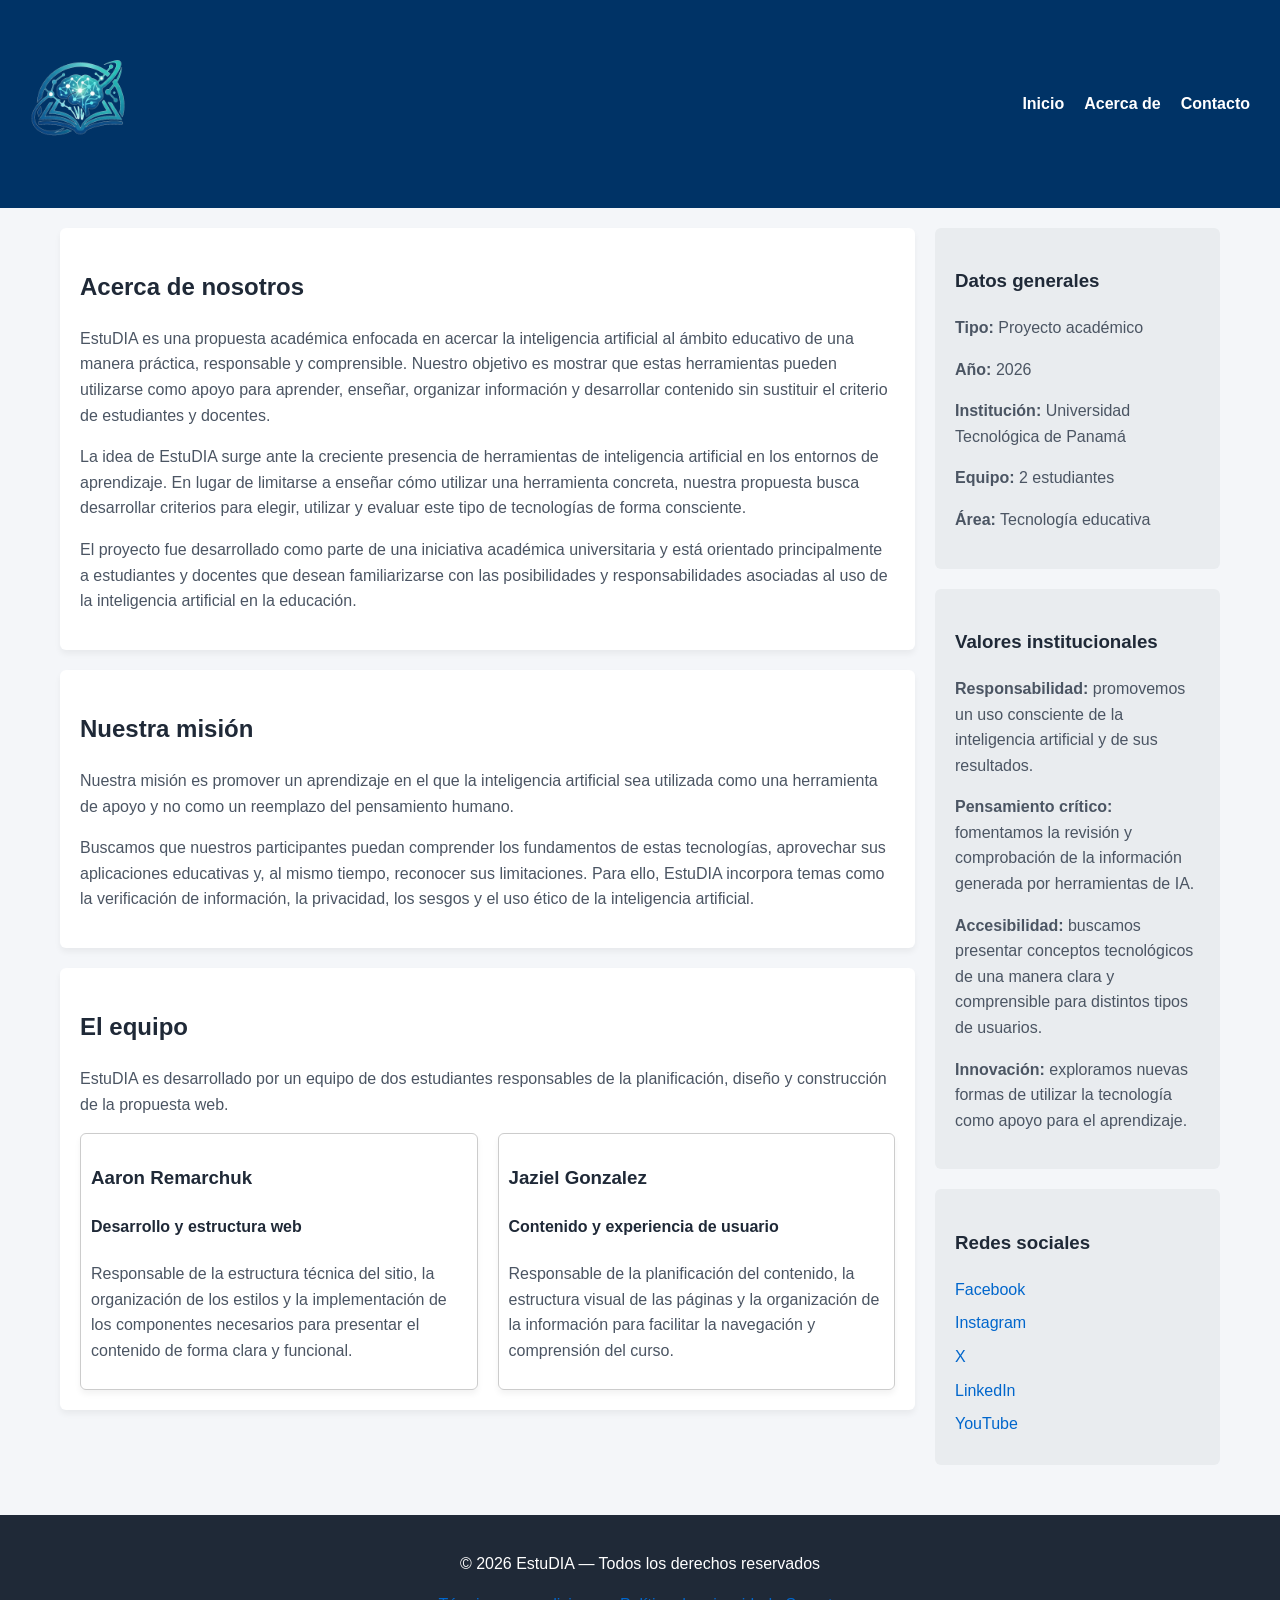
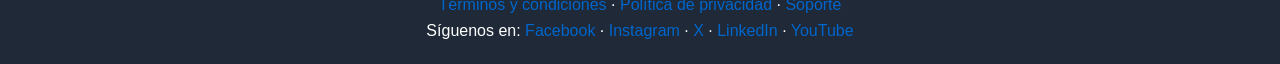
==== html/acerca.html @ e480bc89 "merge" ====
<!DOCTYPE html>
<html lang="es">

<head>
    <meta charset="UTF-8">
    <meta name="viewport" content="width=device-width, initial-scale=1.0">
    <meta name="description"
        content="Conoce EstuDIA, una propuesta académica de formación en inteligencia artificial aplicada a la educación.">
    <title>EstuDIA - Acerca de</title>
    <link rel="stylesheet" href="../css/style.css">

    <style>
        .red-social {
            display: block;
            margin-bottom: 8px;
        }

        .equipo {
            grid-template-columns: repeat(2, minmax(0, 1fr));
        }
    </style>
</head>

<body>

    <header>

        <div id="barra-superior">

            <div id="logo">
                <img src="../img/logo.png" alt="Logo de EstuDIA">
            </div>

            <nav>
                <ul>
                    <li><a href="index.html">Inicio</a></li>
                    <li><a href="acerca.html">Acerca de</a></li>
                    <li><a href="contacto.html">Contacto</a></li>
                </ul>
            </nav>

        </div>

    </header>


    <main>

        <div id="contenido-principal">

            <article>

                <h2>Acerca de nosotros</h2>

                <p>
                    EstuDIA es una propuesta académica enfocada en acercar la inteligencia
                    artificial al ámbito educativo de una manera práctica, responsable y
                    comprensible. Nuestro objetivo es mostrar que estas herramientas pueden
                    utilizarse como apoyo para aprender, enseñar, organizar información y
                    desarrollar contenido sin sustituir el criterio de estudiantes y docentes.
                </p>

                <p>
                    La idea de EstuDIA surge ante la creciente presencia de herramientas de
                    inteligencia artificial en los entornos de aprendizaje. En lugar de
                    limitarse a enseñar cómo utilizar una herramienta concreta, nuestra
                    propuesta busca desarrollar criterios para elegir, utilizar y evaluar
                    este tipo de tecnologías de forma consciente.
                </p>

                <p>
                    El proyecto fue desarrollado como parte de una iniciativa académica
                    universitaria y está orientado principalmente a estudiantes y docentes
                    que desean familiarizarse con las posibilidades y responsabilidades
                    asociadas al uso de la inteligencia artificial en la educación.
                </p>

            </article>


            <article>

                <h2>Nuestra misión</h2>

                <p>
                    Nuestra misión es promover un aprendizaje en el que la inteligencia
                    artificial sea utilizada como una herramienta de apoyo y no como un
                    reemplazo del pensamiento humano.
                </p>

                <p>
                    Buscamos que nuestros participantes puedan comprender los fundamentos
                    de estas tecnologías, aprovechar sus aplicaciones educativas y, al mismo
                    tiempo, reconocer sus limitaciones. Para ello, EstuDIA incorpora temas
                    como la verificación de información, la privacidad, los sesgos y el uso
                    ético de la inteligencia artificial.
                </p>

            </article>


            <article>

                <h2>El equipo</h2>

                <p>
                    EstuDIA es desarrollado por un equipo de dos estudiantes responsables
                    de la planificación, diseño y construcción de la propuesta web.
                </p>

                <div class="grid equipo">

                    <div class="card">

                        <h3>Aaron Remarchuk</h3>

                        <h4>Desarrollo y estructura web</h4>

                        <p>
                            Responsable de la estructura técnica del sitio, la organización
                            de los estilos y la implementación de los componentes necesarios
                            para presentar el contenido de forma clara y funcional.
                        </p>

                    </div>


                    <div class="card">

                        <h3>Jaziel Gonzalez</h3>

                        <h4>Contenido y experiencia de usuario</h4>

                        <p>
                            Responsable de la planificación del contenido, la estructura
                            visual de las páginas y la organización de la información para
                            facilitar la navegación y comprensión del curso.
                        </p>

                    </div>

                </div>

            </article>

        </div>


        <div id="barra-lateral">

            <aside>

                <h3>Datos generales</h3>

                <p>
                    <strong>Tipo:</strong> Proyecto académico
                </p>

                <p>
                    <strong>Año:</strong> 2026
                </p>

                <p>
                    <strong>Institución:</strong> Universidad Tecnológica de Panamá
                </p>

                <p>
                    <strong>Equipo:</strong> 2 estudiantes
                </p>

                <p>
                    <strong>Área:</strong> Tecnología educativa
                </p>

            </aside>


            <aside>

                <h3>Valores institucionales</h3>

                <p>
                    <strong>Responsabilidad:</strong> promovemos un uso consciente de la
                    inteligencia artificial y de sus resultados.
                </p>

                <p>
                    <strong>Pensamiento crítico:</strong> fomentamos la revisión y
                    comprobación de la información generada por herramientas de IA.
                </p>

                <p>
                    <strong>Accesibilidad:</strong> buscamos presentar conceptos tecnológicos
                    de una manera clara y comprensible para distintos tipos de usuarios.
                </p>

                <p>
                    <strong>Innovación:</strong> exploramos nuevas formas de utilizar la
                    tecnología como apoyo para el aprendizaje.
                </p>

            </aside>


            <aside>

                <h3>Redes sociales</h3>

                <a class="red-social"
                    href="https://www.facebook.com"
                    target="_blank"
                    rel="noopener noreferrer">
                    Facebook
                </a>

                <a class="red-social"
                    href="https://www.instagram.com"
                    target="_blank"
                    rel="noopener noreferrer">
                    Instagram
                </a>

                <a class="red-social"
                    href="https://x.com"
                    target="_blank"
                    rel="noopener noreferrer">
                    X
                </a>

                <a class="red-social"
                    href="https://www.linkedin.com"
                    target="_blank"
                    rel="noopener noreferrer">
                    LinkedIn
                </a>

                <a class="red-social"
                    href="https://www.youtube.com"
                    target="_blank"
                    rel="noopener noreferrer">
                    YouTube
                </a>

            </aside>

        </div>

    </main>


    <footer>

        <p>
            © 2026 EstuDIA — Todos los derechos reservados
        </p>

        <a href="#">Términos y condiciones</a> ·
        <a href="#">Política de privacidad</a> ·
        <a href="#">Soporte</a>

        <br>

        Síguenos en:

        <a href="https://www.facebook.com"
            target="_blank"
            rel="noopener noreferrer">
            Facebook
        </a> ·

        <a href="https://www.instagram.com"
            target="_blank"
            rel="noopener noreferrer">
            Instagram
        </a> ·

        <a href="https://x.com"
            target="_blank"
            rel="noopener noreferrer">
            X
        </a> ·

        <a href="https://www.linkedin.com"
            target="_blank"
            rel="noopener noreferrer">
            LinkedIn
        </a> ·

        <a href="https://www.youtube.com"
            target="_blank"
            rel="noopener noreferrer">
            YouTube
        </a>

    </footer>

</body>

</html>
---- css/style.css ----
/* VARIABLES GLOBALES (:root) */
:root {

    /* Fondo */
    --FONDO_PRINCIPAL: #f4f6f9;
    --FONDO_SECUNDARIO: #ffffff;

    /* Texto */
    --TEXTO_PRINCIPAL: #1f2937;
    --TEXTO_SECUNDARIO: #4b5563;

    /* Botones */
    --BOTON_PRINCIPAL: #003366;
    --BOTON_SECUNDARIO: #002244;

    /* Encabezado */
    --COLOR_ENCABEZADO: #003366;
    --TEXTO_ENCABEZADO: #ffffff;

    /* Aside */
    --FONDO_ASIDE: #e9ecef;

    /* Enlaces */
    --COLOR_ENLACE: #0066cc;
    --COLOR_ENLACE_HOVER: #004080;

    /* Pie de página */
    --COLOR_PIE_PAGINA: #1f2937;
    --TEXTO_PIE_PAGINA: #ffffff;

    /* Tipografía y bordes */
    --FUENTE_BASE: Arial, sans-serif;
    --COLOR_BORDE: #cccccc;
    --RADIO_BORDE: 6px;
    --SOMBRA_SUAVE: 0 4px 6px rgba(0, 0, 0, 0.05);
}


/* GENERALES */
html {
    scroll-behavior: smooth;
}

body {
    font-family: var(--FUENTE_BASE);
    line-height: 1.6;
    margin: 0;
    padding: 0;
    background-color: var(--FONDO_PRINCIPAL);
    color: var(--TEXTO_PRINCIPAL);
}

h1,h2,h3 {
    color: var(--TEXTO_PRINCIPAL);
}

p,li {
    color: var(--TEXTO_SECUNDARIO);
}

blockquote {
    font-style: italic;
    margin: 15px 0;
}

a {
    color: var(--COLOR_ENLACE);
    text-decoration: none;
}

a:hover {
    color: var(--COLOR_ENLACE_HOVER);
}


/* HEADER Y NAV */
header {
    background-color: var(--COLOR_ENCABEZADO);
    color: var(--TEXTO_ENCABEZADO);
    justify-content: space-between;
    align-items: center;
    text-align: center;
    padding: 50px 30px;
}

#barra-superior {
    display: flex;
    justify-content: space-between;
    align-items: center;
}

header h1 {
    color: var(--TEXTO_ENCABEZADO);
    margin: 0;
}

header p {
    color: white;
    font-size: 18px;
}

header .logo, header img {
    width: 100px;
    gap: 0px;
    margin: 0px;
    border-radius: var(--RADIO_BORDE);
}

nav ul {
    list-style: none;
    margin: 0;
    padding: 0;
    display: flex;
}

nav ul li {
    margin-left: 20px;
}

nav ul li a {
    color: var(--TEXTO_ENCABEZADO);
    font-weight: bold;
}


/* MAIN */

main {
    display: flex;
    gap: 20px;
    padding: 20px;
    max-width: 1200px;
    margin: auto;
    box-sizing: border-box;
}

#contenido-principal {
    flex: 3;
    min-width: 0;
}

#barra-lateral {
    flex: 1;
    min-width: 250px;
    display: flex;
    flex-direction: column;
    gap: 20px;
}

#barra-lateral aside {
    width: 100%;
    box-sizing: border-box;
}

article {
    background-color: var(--FONDO_SECUNDARIO);
    padding: 20px;
    margin-bottom: 20px;
    border-radius: var(--RADIO_BORDE);
    box-shadow: var(--SOMBRA_SUAVE);
}

aside {
    background-color: var(--FONDO_ASIDE);
    padding: 20px;
    border-radius: var(--RADIO_BORDE);
    height: fit-content;
}


/* TABLAS */

table {
    width: 100%;
    border-collapse: collapse;
}

thead {
    background-color: var(--COLOR_ENCABEZADO);
    color: var(--TEXTO_ENCABEZADO);
}

th,
td {
    padding: 12px;
    text-align: left;
}

tr {
    border-bottom: 1px solid var(--COLOR_BORDE);
}


/* FORMULARIO */

.formulario-seccion {
    background-color: var(--FONDO_SECUNDARIO);
    padding: 30px;
    width: 100%;
    max-width: 600px;
    margin: auto;
    border-radius: var(--RADIO_BORDE);
    box-shadow: var(--SOMBRA_SUAVE);
}

form label {
    display: block;
    margin-top: 15px;
    font-weight: bold;
    color: var(--TEXTO_PRINCIPAL);
}

form input,
form select,
form textarea {
    width: 100%;
    padding: 10px;
    margin-top: 5px;
    border: 1px solid var(--COLOR_BORDE);
    border-radius: var(--RADIO_BORDE);
    background-color: var(--FONDO_PRINCIPAL);
    color: var(--TEXTO_PRINCIPAL);
    box-sizing: border-box;
}


/* BOTONES */

button,
input[type="submit"] {
    margin-top: 20px;
    padding: 12px 24px;
    background-color: var(--BOTON_PRINCIPAL);
    color: var(--TEXTO_ENCABEZADO);
    border: none;
    border-radius: var(--RADIO_BORDE);
    cursor: pointer;
    font-size: 1rem;
    font-weight: bold;
    transition: background-color 0.3s ease, color 0.3s ease;
}

button:hover,
input[type="submit"]:hover {
    background-color: var(--BOTON_SECUNDARIO);
}

.boton-aside {
    display: block;
    width: 100%;
    box-sizing: border-box;
    margin-top: 20px;
    padding: 12px 24px;
    background-color: var(--BOTON_PRINCIPAL);
    color: var(--TEXTO_ENCABEZADO);
    border-radius: var(--RADIO_BORDE);
    font-size: 1rem;
    font-weight: bold;
    text-align: center;
    transition: background-color 0.3s ease;
}

.boton-aside:hover {
    background-color: var(--BOTON_SECUNDARIO);
    color: var(--TEXTO_ENCABEZADO);
}

.boton-completo {
    width: 100%;
}

/* Botón del header */

.boton-header {
    display: inline-block;
    margin-top: 20px;
    padding: 12px 24px;
    background-color: white;
    color: var(--BOTON_PRINCIPAL);
    border: none;
    border-radius: var(--RADIO_BORDE);
    cursor: pointer;
    font-size: 1rem;
    font-weight: bold;
    transition: background-color 0.3s ease, color 0.3s ease;
}

.boton-header:hover {
    background-color: var(--COLOR_ENLACE);
    color: white;
}

/* FOOTER */

footer {
    background-color: var(--COLOR_PIE_PAGINA);
    color: var(--TEXTO_PIE_PAGINA);
    text-align: center;
    padding: 20px;
    margin-top: 30px;
}

footer p {
    color: var(--TEXTO_PIE_PAGINA);
}

footer a {
    color: var(--COLOR_ENLACE);
}


/* CARDS, GRID, TUTOR Y COMPONENTES ADICIONALES */

.card {
    border-radius: var(--RADIO_BORDE);
    border: 1px solid var(--COLOR_BORDE);
    box-shadow: var(--SOMBRA_SUAVE);
    padding: 10px;
    min-width: 0;
    overflow-wrap: break-word;
}

.grid {
    display: grid;
    grid-template-columns: repeat(3, minmax(0, 1fr));
    gap: 20px;
}

@media (max-width: 900px) {
    .grid {
        grid-template-columns: repeat(2, minmax(0, 1fr));
    }
}

@media (max-width: 600px) {
    .grid {
        grid-template-columns: 1fr;
    }
}

.tutor {
    display: flex;
    align-items: center;
    gap: 25px;
}

.tutor img {
    width: 160px;
    height: 160px;
    object-fit: cover;
    border-radius: 50%;
    border: 1px solid var(--COLOR_BORDE);
}

.tutor-info {
    flex: 1;
}

.tutor-info strong {
    display: block;
    font-size: 1.2rem;
    color: var(--TEXTO_PRINCIPAL);
}

.tutor-info span {
    display: block;
    margin-bottom: 10px;
    color: var(--TEXTO_SECUNDARIO);
}

.tags {
    display: flex;
    flex-wrap: wrap;
    gap: 8px;
}

.tag {
    border: 1px solid var(--COLOR_BORDE);
    border-radius: var(--RADIO_BORDE);
    padding: 5px;
    width: fit-content;
}

.card iframe {
    width: 100%;
    height: 200px;
    border: none;
}
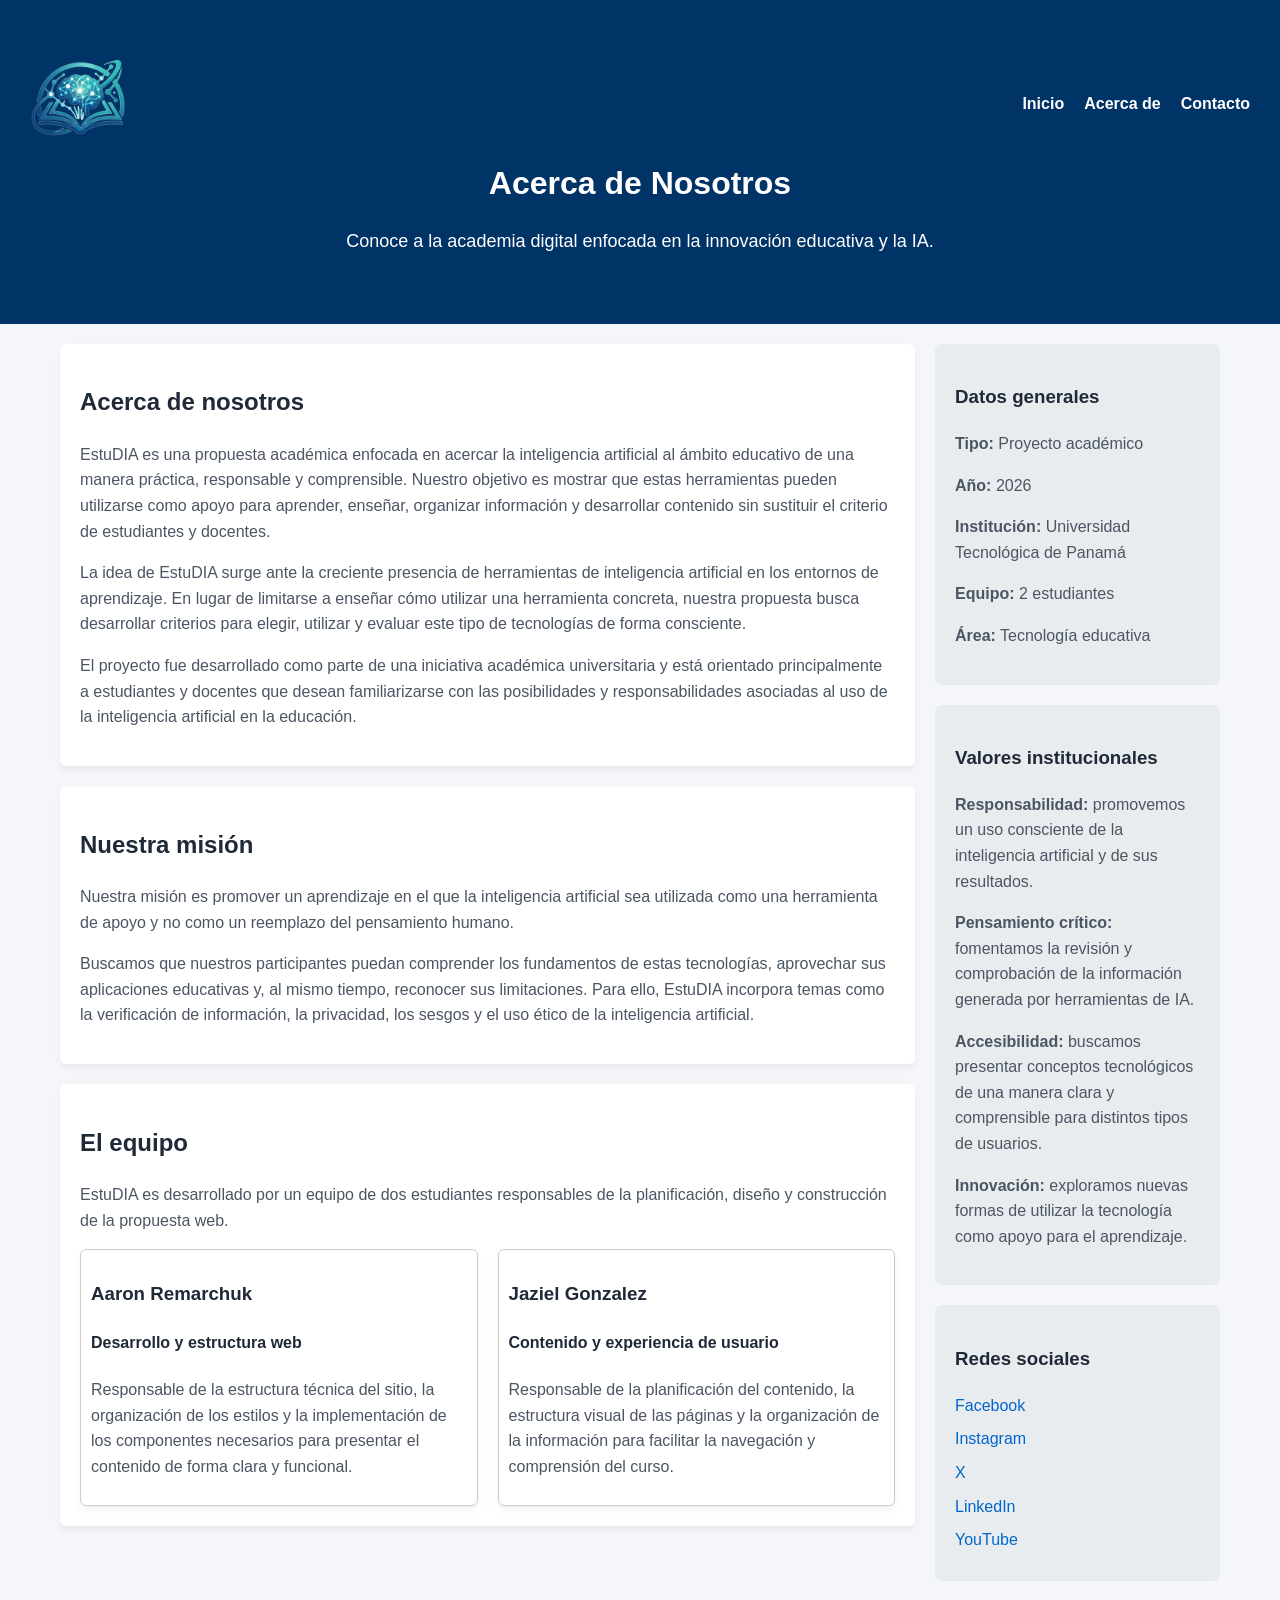
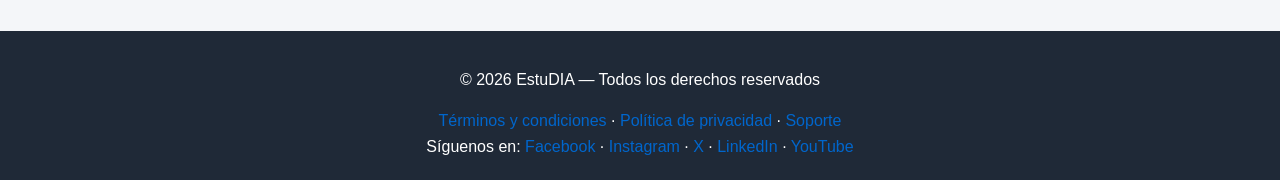
==== commit 0d83b445: "final" ====
--- a/html/acerca.html
+++ b/html/acerca.html
@@ -6,19 +6,10 @@
     <meta name="viewport" content="width=device-width, initial-scale=1.0">
     <meta name="description"
         content="Conoce EstuDIA, una propuesta académica de formación en inteligencia artificial aplicada a la educación.">
+    <link rel="icon" type="image/png" sizes="16x16" href="../img/logo.png">
     <title>EstuDIA - Acerca de</title>
     <link rel="stylesheet" href="../css/style.css">
 
-    <style>
-        .red-social {
-            display: block;
-            margin-bottom: 8px;
-        }
-
-        .equipo {
-            grid-template-columns: repeat(2, minmax(0, 1fr));
-        }
-    </style>
 </head>
 
 <body>
@@ -41,6 +32,9 @@
 
         </div>
 
+        <h1>Acerca de Nosotros</h1>
+        <p>Conoce a la academia digital enfocada en la innovación educativa y la IA.</p>
+
     </header>
 
 
--- a/css/style.css
+++ b/css/style.css
@@ -385,4 +385,13 @@
     width: 100%;
     height: 200px;
     border: none;
+}
+
+.red-social {
+    display: block;
+    margin-bottom: 8px;
+}
+
+.equipo {
+    grid-template-columns: repeat(2, minmax(0, 1fr));
 }
